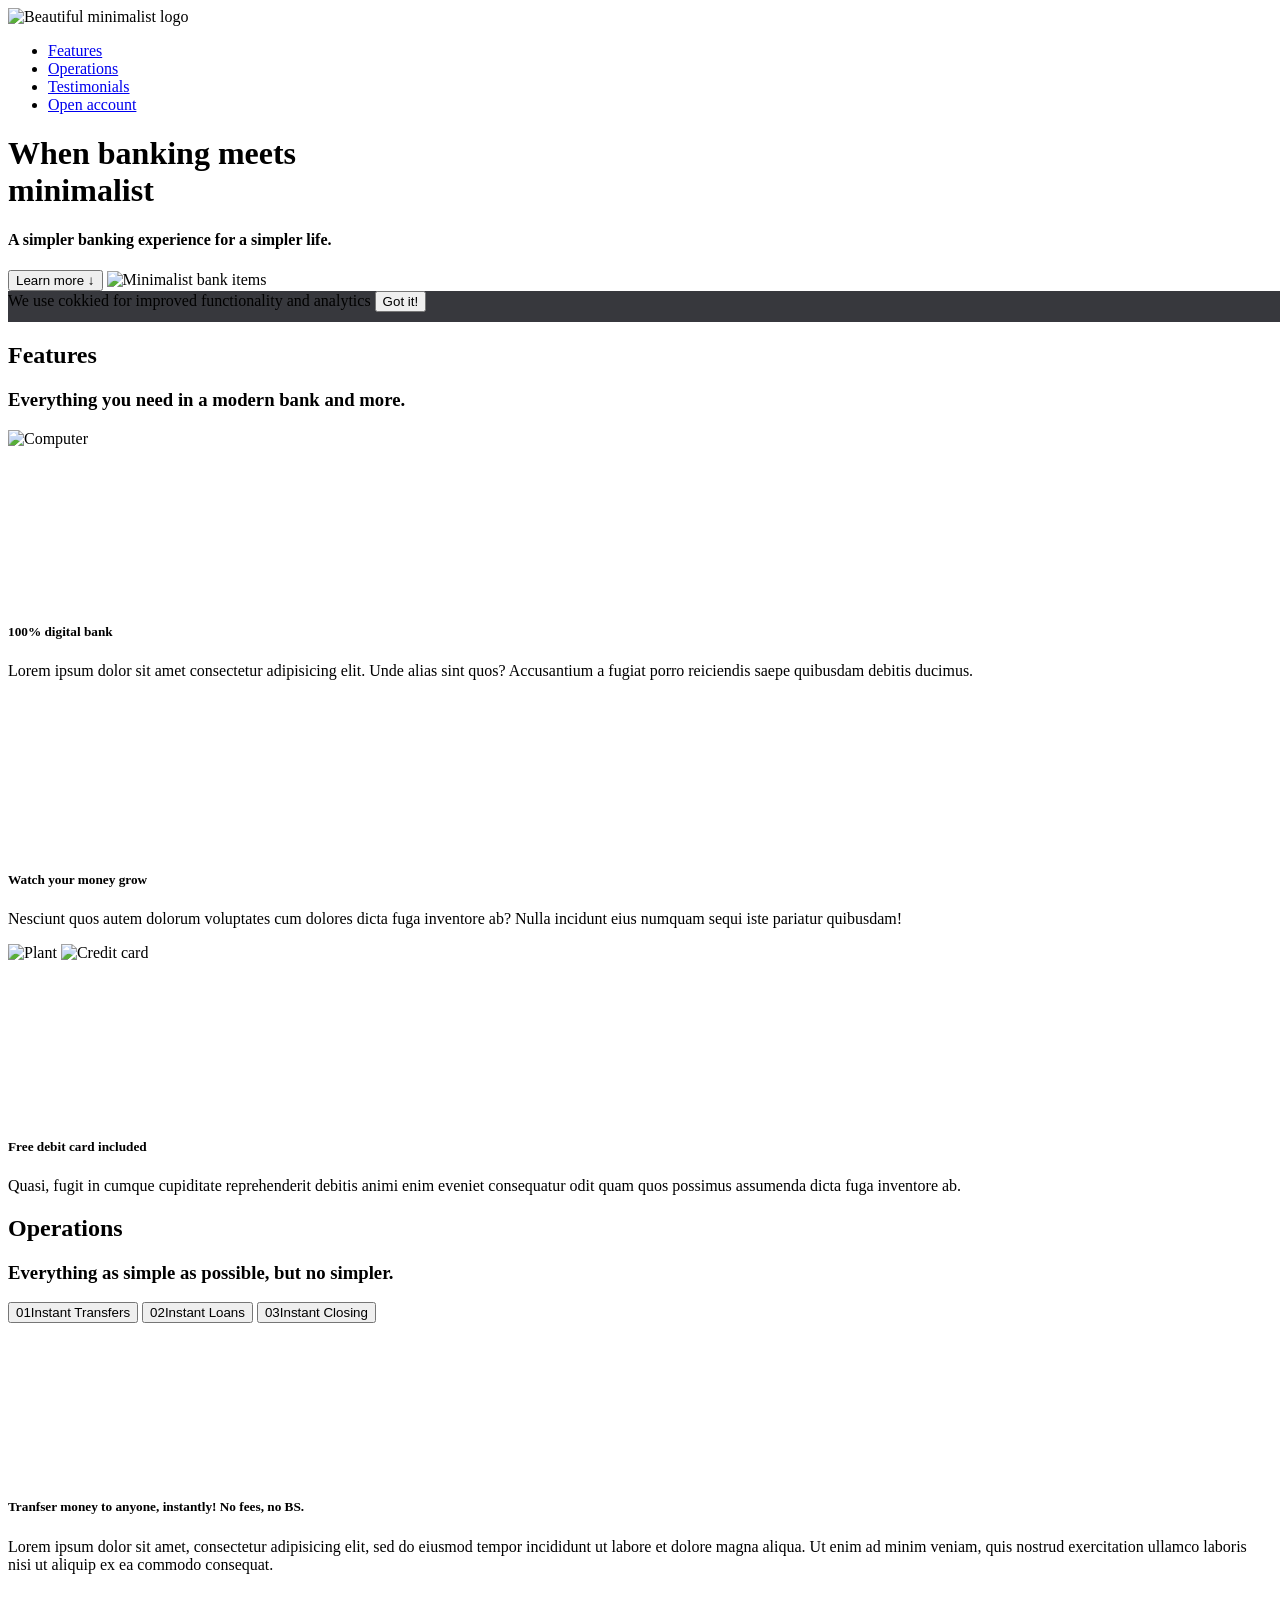
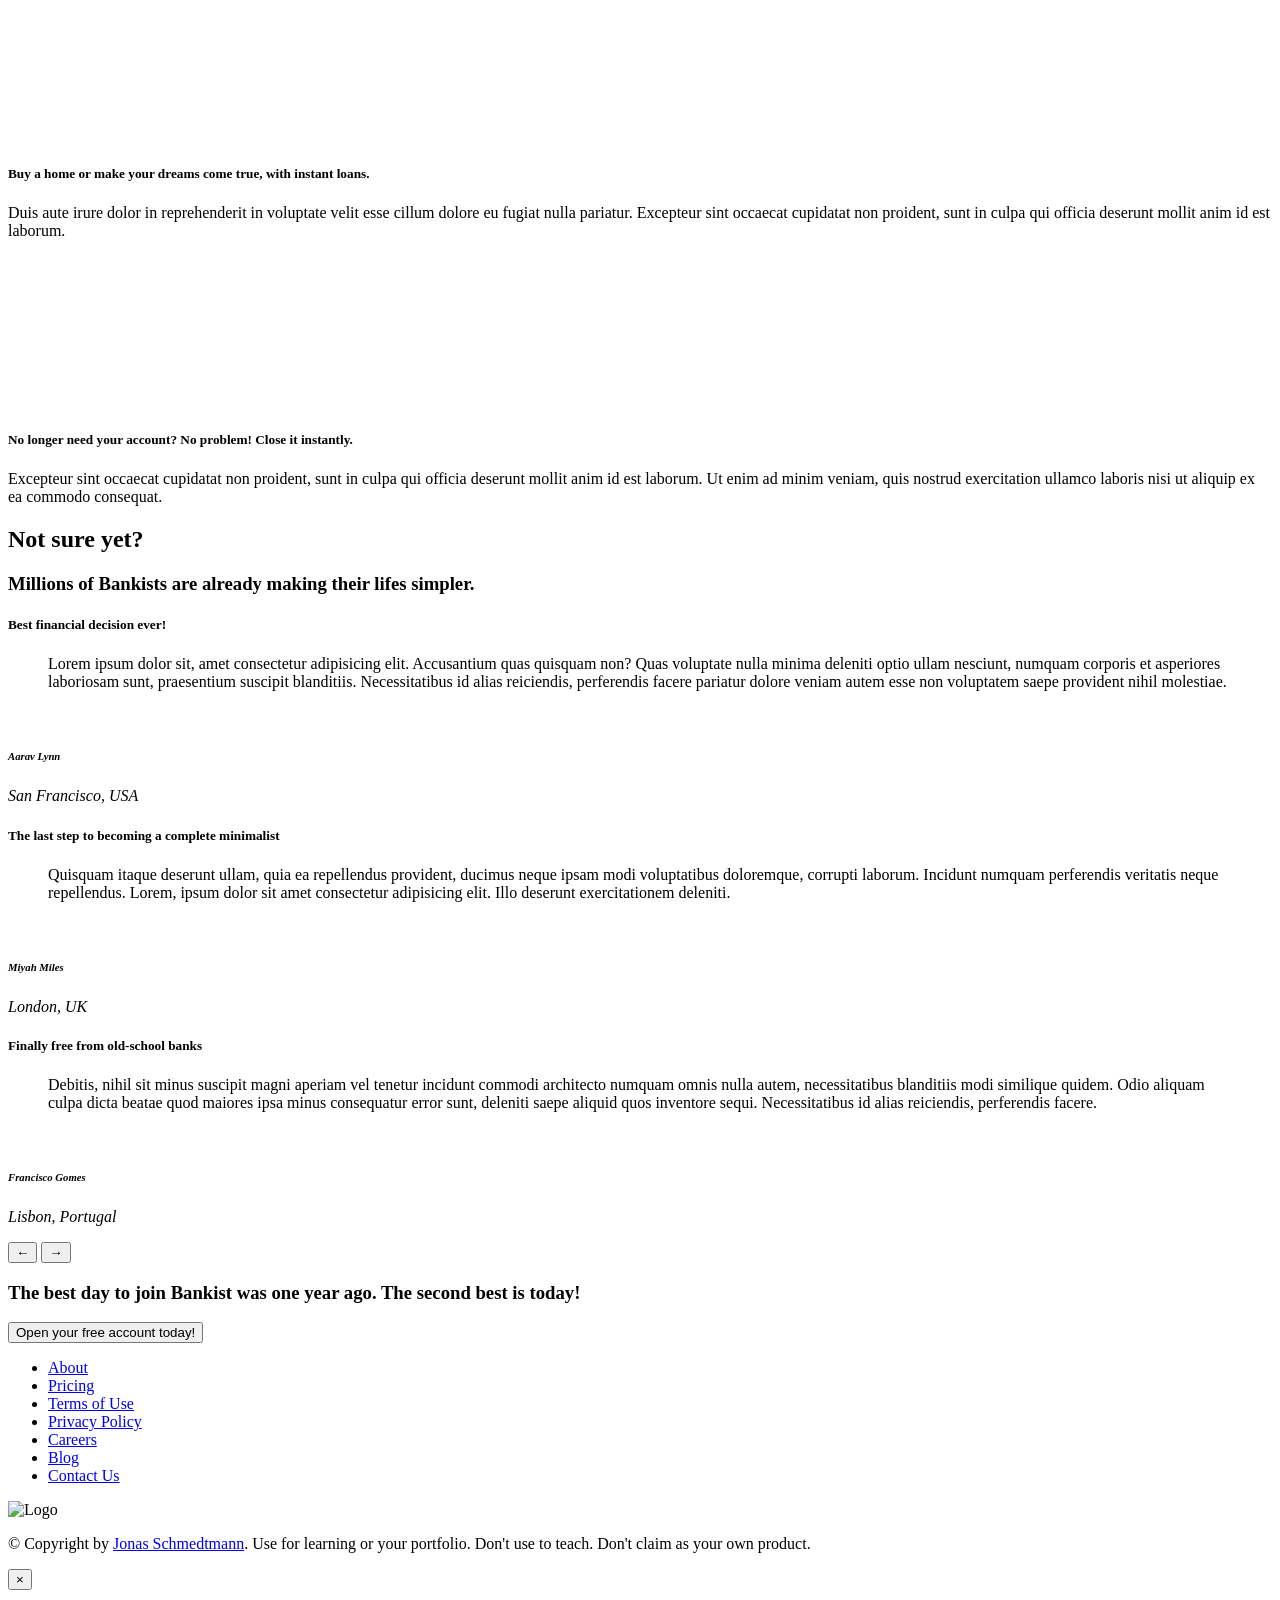
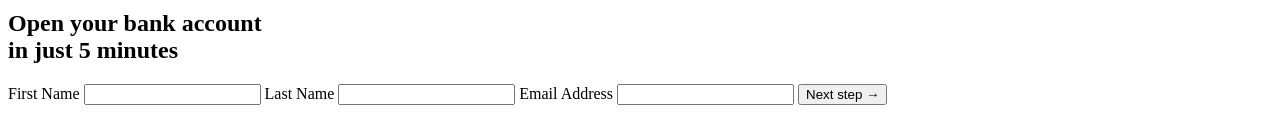
==== 13-Advanced-DOM-Bankist/starter/index.html @ 45277c59 "created a message element, made it readable/deletable/style-changeable" ====
<!DOCTYPE html>
<html lang="en">
  <head>
    <meta charset="UTF-8" />
    <meta name="viewport" content="width=device-width, initial-scale=1.0" />
    <meta http-equiv="X-UA-Compatible" content="ie=edge" />
    <link rel="shortcut icon" type="image/png" href="img/icon.png" />

    <link
      href="https://fonts.googleapis.com/css?family=Poppins:300,400,500,600&display=swap"
      rel="stylesheet"
    />
    <link rel="stylesheet" href="style.css" />
    <title>Bankist | When Banking meets Minimalist | JY</title>
  </head>
  <body>
    <header class="header">
      <nav class="nav">
        <img
          src="img/logo.png"
          alt="Bankist logo"
          class="nav__logo"
          id="logo"
          designer="JY"
          data-version-number="3.0"
        />
        <ul class="nav__links">
          <li class="nav__item">
            <a class="nav__link" href="#section--1">Features</a>
          </li>
          <li class="nav__item">
            <a class="nav__link" href="#section--2">Operations</a>
          </li>
          <li class="nav__item">
            <a class="nav__link" href="#section--3">Testimonials</a>
          </li>
          <li class="nav__item">
            <!-- // "#" tag makes the link jump to the top -->
            <a class="nav__link nav__link--btn btn--show-modal" href="#"
              >Open account</a
            >
          </li>
        </ul>
      </nav>

      <div class="header__title">
        <h1>
          When
          <!-- Green highlight effect -->
          <span class="highlight">banking</span>
          meets<br />
          <span class="highlight">minimalist</span>
        </h1>
        <h4>A simpler banking experience for a simpler life.</h4>
        <button class="btn--text btn--scroll-to">Learn more &DownArrow;</button>
        <img
          src="img/hero.png"
          class="header__img"
          alt="Minimalist bank items"
        />
      </div>
    </header>

    <section class="section" id="section--1">
      <div class="section__title">
        <h2 class="section__description">Features</h2>
        <h3 class="section__header">
          Everything you need in a modern bank and more.
        </h3>
      </div>

      <div class="features">
        <img
          src="img/digital-lazy.jpg"
          data-src="img/digital.jpg"
          alt="Computer"
          class="features__img lazy-img"
        />
        <div class="features__feature">
          <div class="features__icon">
            <svg>
              <use xlink:href="img/icons.svg#icon-monitor"></use>
            </svg>
          </div>
          <h5 class="features__header">100% digital bank</h5>
          <p>
            Lorem ipsum dolor sit amet consectetur adipisicing elit. Unde alias
            sint quos? Accusantium a fugiat porro reiciendis saepe quibusdam
            debitis ducimus.
          </p>
        </div>

        <div class="features__feature">
          <div class="features__icon">
            <svg>
              <use xlink:href="img/icons.svg#icon-trending-up"></use>
            </svg>
          </div>
          <h5 class="features__header">Watch your money grow</h5>
          <p>
            Nesciunt quos autem dolorum voluptates cum dolores dicta fuga
            inventore ab? Nulla incidunt eius numquam sequi iste pariatur
            quibusdam!
          </p>
        </div>
        <img
          src="img/grow-lazy.jpg"
          data-src="img/grow.jpg"
          alt="Plant"
          class="features__img lazy-img"
        />

        <img
          src="img/card-lazy.jpg"
          data-src="img/card.jpg"
          alt="Credit card"
          class="features__img lazy-img"
        />
        <div class="features__feature">
          <div class="features__icon">
            <svg>
              <use xlink:href="img/icons.svg#icon-credit-card"></use>
            </svg>
          </div>
          <h5 class="features__header">Free debit card included</h5>
          <p>
            Quasi, fugit in cumque cupiditate reprehenderit debitis animi enim
            eveniet consequatur odit quam quos possimus assumenda dicta fuga
            inventore ab.
          </p>
        </div>
      </div>
    </section>

    <section class="section" id="section--2">
      <div class="section__title">
        <h2 class="section__description">Operations</h2>
        <h3 class="section__header">
          Everything as simple as possible, but no simpler.
        </h3>
      </div>

      <div class="operations">
        <div class="operations__tab-container">
          <button
            class="
              btn
              operations__tab operations__tab--1 operations__tab--active
            "
            data-tab="1"
          >
            <span>01</span>Instant Transfers
          </button>
          <button class="btn operations__tab operations__tab--2" data-tab="2">
            <span>02</span>Instant Loans
          </button>
          <button class="btn operations__tab operations__tab--3" data-tab="3">
            <span>03</span>Instant Closing
          </button>
        </div>
        <div
          class="
            operations__content
            operations__content--1
            operations__content--active
          "
        >
          <div class="operations__icon operations__icon--1">
            <svg>
              <use xlink:href="img/icons.svg#icon-upload"></use>
            </svg>
          </div>
          <h5 class="operations__header">
            Tranfser money to anyone, instantly! No fees, no BS.
          </h5>
          <p>
            Lorem ipsum dolor sit amet, consectetur adipisicing elit, sed do
            eiusmod tempor incididunt ut labore et dolore magna aliqua. Ut enim
            ad minim veniam, quis nostrud exercitation ullamco laboris nisi ut
            aliquip ex ea commodo consequat.
          </p>
        </div>

        <div class="operations__content operations__content--2">
          <div class="operations__icon operations__icon--2">
            <svg>
              <use xlink:href="img/icons.svg#icon-home"></use>
            </svg>
          </div>
          <h5 class="operations__header">
            Buy a home or make your dreams come true, with instant loans.
          </h5>
          <p>
            Duis aute irure dolor in reprehenderit in voluptate velit esse
            cillum dolore eu fugiat nulla pariatur. Excepteur sint occaecat
            cupidatat non proident, sunt in culpa qui officia deserunt mollit
            anim id est laborum.
          </p>
        </div>
        <div class="operations__content operations__content--3">
          <div class="operations__icon operations__icon--3">
            <svg>
              <use xlink:href="img/icons.svg#icon-user-x"></use>
            </svg>
          </div>
          <h5 class="operations__header">
            No longer need your account? No problem! Close it instantly.
          </h5>
          <p>
            Excepteur sint occaecat cupidatat non proident, sunt in culpa qui
            officia deserunt mollit anim id est laborum. Ut enim ad minim
            veniam, quis nostrud exercitation ullamco laboris nisi ut aliquip ex
            ea commodo consequat.
          </p>
        </div>
      </div>
    </section>

    <section class="section" id="section--3">
      <div class="section__title section__title--testimonials">
        <h2 class="section__description">Not sure yet?</h2>
        <h3 class="section__header">
          Millions of Bankists are already making their lifes simpler.
        </h3>
      </div>

      <div class="slider">
        <div class="slide slide--1">
          <div class="testimonial">
            <h5 class="testimonial__header">Best financial decision ever!</h5>
            <blockquote class="testimonial__text">
              Lorem ipsum dolor sit, amet consectetur adipisicing elit.
              Accusantium quas quisquam non? Quas voluptate nulla minima
              deleniti optio ullam nesciunt, numquam corporis et asperiores
              laboriosam sunt, praesentium suscipit blanditiis. Necessitatibus
              id alias reiciendis, perferendis facere pariatur dolore veniam
              autem esse non voluptatem saepe provident nihil molestiae.
            </blockquote>
            <address class="testimonial__author">
              <img src="img/user-1.jpg" alt="" class="testimonial__photo" />
              <h6 class="testimonial__name">Aarav Lynn</h6>
              <p class="testimonial__location">San Francisco, USA</p>
            </address>
          </div>
        </div>

        <div class="slide slide--2">
          <div class="testimonial">
            <h5 class="testimonial__header">
              The last step to becoming a complete minimalist
            </h5>
            <blockquote class="testimonial__text">
              Quisquam itaque deserunt ullam, quia ea repellendus provident,
              ducimus neque ipsam modi voluptatibus doloremque, corrupti
              laborum. Incidunt numquam perferendis veritatis neque repellendus.
              Lorem, ipsum dolor sit amet consectetur adipisicing elit. Illo
              deserunt exercitationem deleniti.
            </blockquote>
            <address class="testimonial__author">
              <img src="img/user-2.jpg" alt="" class="testimonial__photo" />
              <h6 class="testimonial__name">Miyah Miles</h6>
              <p class="testimonial__location">London, UK</p>
            </address>
          </div>
        </div>

        <div class="slide slide--3">
          <div class="testimonial">
            <h5 class="testimonial__header">
              Finally free from old-school banks
            </h5>
            <blockquote class="testimonial__text">
              Debitis, nihil sit minus suscipit magni aperiam vel tenetur
              incidunt commodi architecto numquam omnis nulla autem,
              necessitatibus blanditiis modi similique quidem. Odio aliquam
              culpa dicta beatae quod maiores ipsa minus consequatur error sunt,
              deleniti saepe aliquid quos inventore sequi. Necessitatibus id
              alias reiciendis, perferendis facere.
            </blockquote>
            <address class="testimonial__author">
              <img src="img/user-3.jpg" alt="" class="testimonial__photo" />
              <h6 class="testimonial__name">Francisco Gomes</h6>
              <p class="testimonial__location">Lisbon, Portugal</p>
            </address>
          </div>
        </div>

        <!-- <div class="slide"><img src="img/img-1.jpg" alt="Photo 1" /></div>
        <div class="slide"><img src="img/img-2.jpg" alt="Photo 2" /></div>
        <div class="slide"><img src="img/img-3.jpg" alt="Photo 3" /></div>
        <div class="slide"><img src="img/img-4.jpg" alt="Photo 4" /></div> -->
        <button class="slider__btn slider__btn--left">&larr;</button>
        <button class="slider__btn slider__btn--right">&rarr;</button>
        <div class="dots"></div>
      </div>
    </section>

    <section class="section section--sign-up">
      <div class="section__title">
        <h3 class="section__header">
          The best day to join Bankist was one year ago. The second best is
          today!
        </h3>
      </div>
      <button class="btn btn--show-modal">Open your free account today!</button>
    </section>

    <footer class="footer">
      <ul class="footer__nav">
        <li class="footer__item">
          <a class="footer__link" href="#">About</a>
        </li>
        <li class="footer__item">
          <a class="footer__link" href="#">Pricing</a>
        </li>
        <li class="footer__item">
          <a class="footer__link" href="#">Terms of Use</a>
        </li>
        <li class="footer__item">
          <a class="footer__link" href="#">Privacy Policy</a>
        </li>
        <li class="footer__item">
          <a class="footer__link" href="#">Careers</a>
        </li>
        <li class="footer__item">
          <a class="footer__link" href="#">Blog</a>
        </li>
        <li class="footer__item">
          <a class="footer__link" href="#">Contact Us</a>
        </li>
      </ul>
      <img src="img/icon.png" alt="Logo" class="footer__logo" />
      <p class="footer__copyright">
        &copy; Copyright by
        <a
          class="footer__link twitter-link"
          target="_blank"
          href="https://twitter.com/jonasschmedtman"
          >Jonas Schmedtmann</a
        >. Use for learning or your portfolio. Don't use to teach. Don't claim
        as your own product.
      </p>
    </footer>

    <div class="modal hidden">
      <button class="btn--close-modal">&times;</button>
      <h2 class="modal__header">
        Open your bank account <br />
        in just <span class="highlight">5 minutes</span>
      </h2>
      <form class="modal__form">
        <label>First Name</label>
        <input type="text" />
        <label>Last Name</label>
        <input type="text" />
        <label>Email Address</label>
        <input type="email" />
        <button class="btn">Next step &rarr;</button>
      </form>
    </div>
    <div class="overlay hidden"></div>

    <script src="script.js"></script>
  </body>
</html>
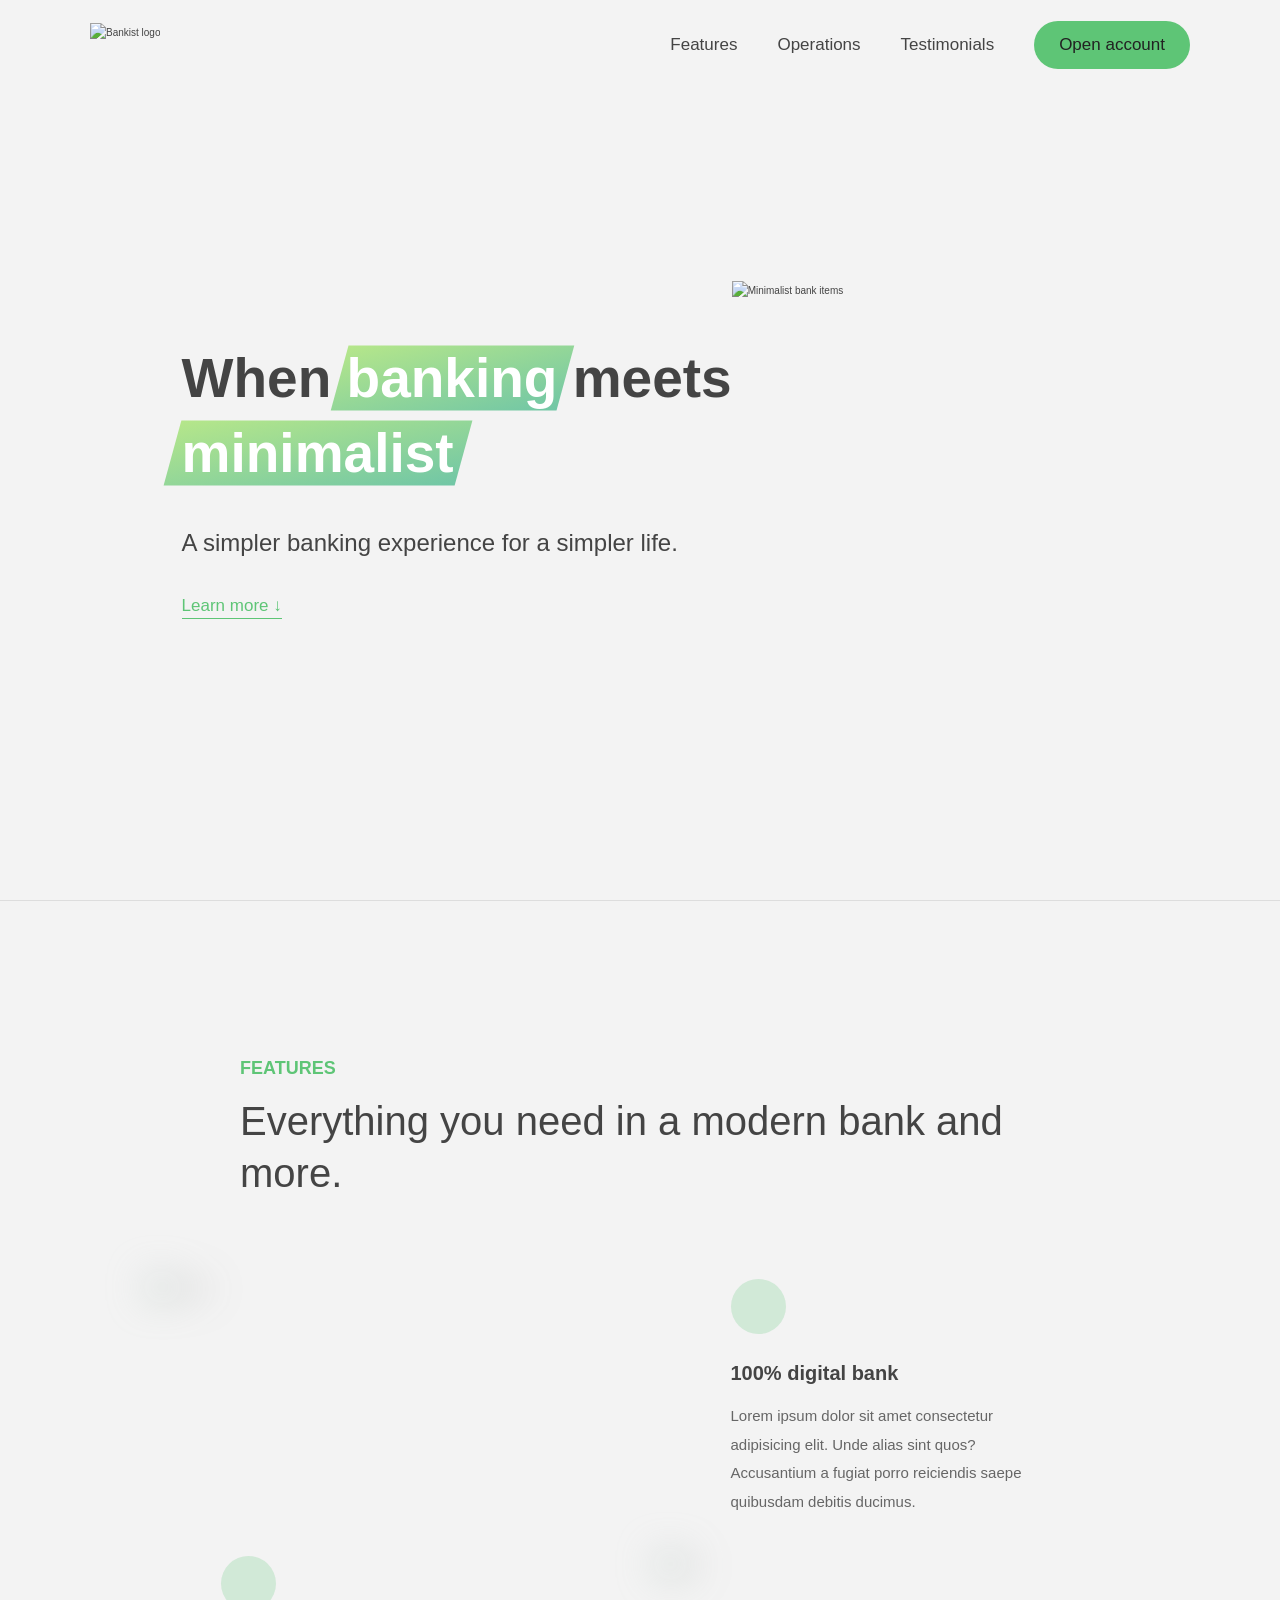
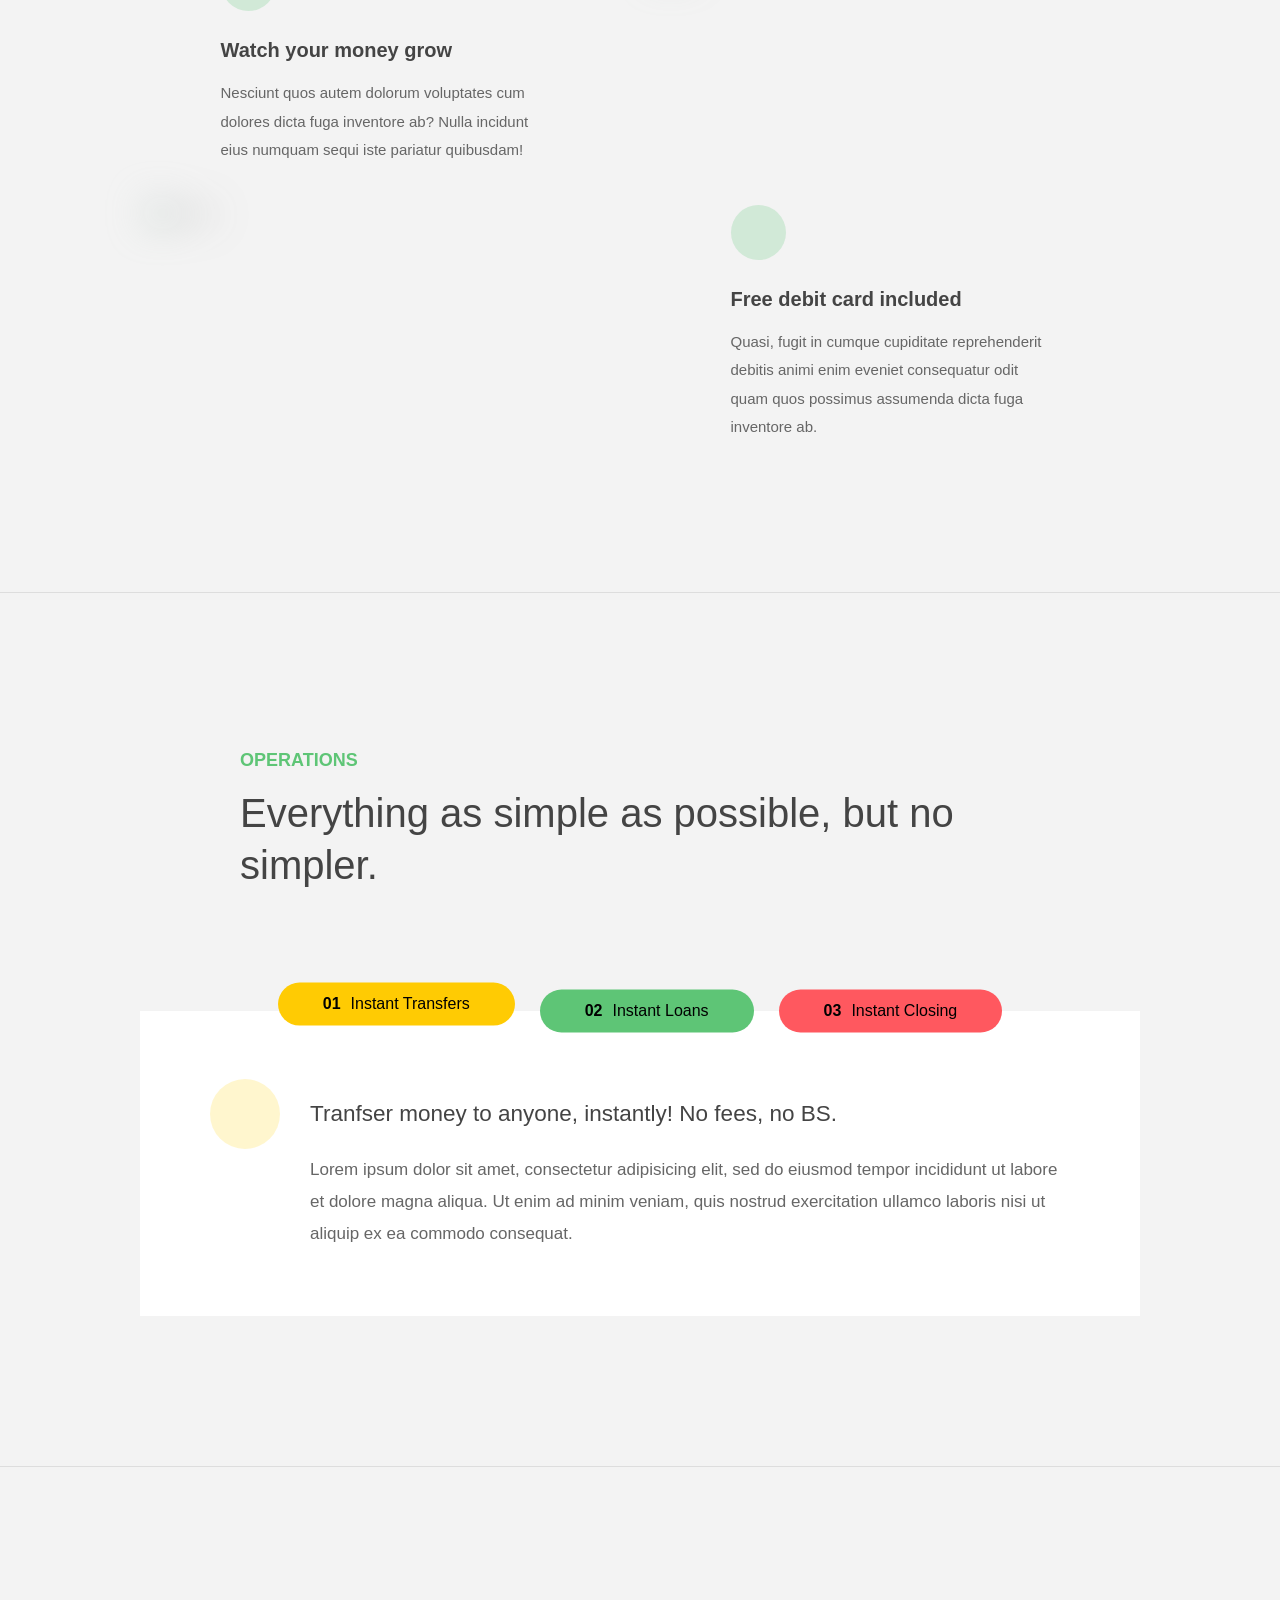
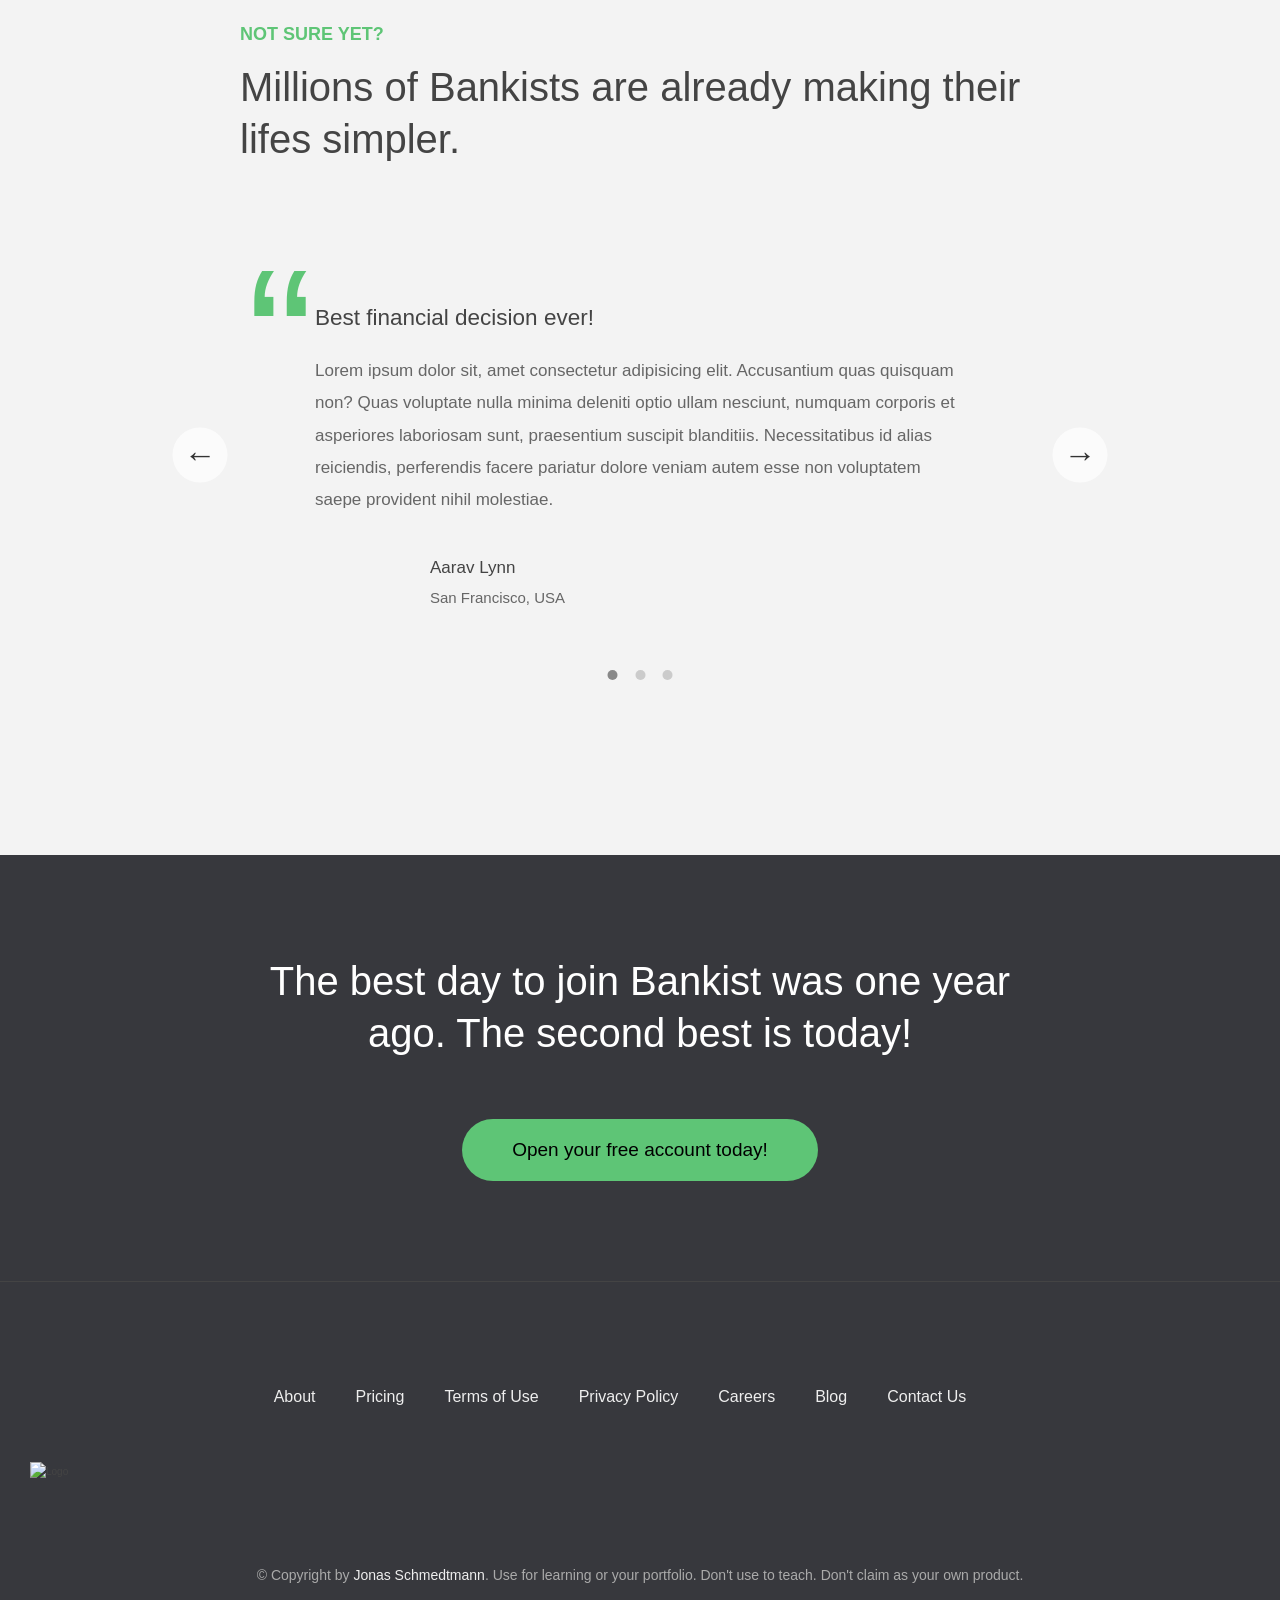
==== commit 9dcff2cd: "added DOM/Window related event" ====
--- a/13-Advanced-DOM-Bankist/starter/index.html
+++ b/13-Advanced-DOM-Bankist/starter/index.html
@@ -12,6 +12,8 @@
     />
     <link rel="stylesheet" href="style.css" />
     <title>Bankist | When Banking meets Minimalist | JY</title>
+
+    <script defer src="script.js"></script>
   </head>
   <body>
     <header class="header">
@@ -360,6 +362,6 @@
     </div>
     <div class="overlay hidden"></div>
 
-    <script src="script.js"></script>
+    <!-- <script src="script.js"></script> -->
   </body>
 </html>
--- a/13-Advanced-DOM-Bankist/starter/style.css
+++ b/13-Advanced-DOM-Bankist/starter/style.css
@@ -0,0 +1,674 @@
+/* The page is NOT responsive. You can implement responsiveness yourself if you wanna have some fun 😃 */
+
+:root {
+  --color-primary: #5ec576;
+  --color-secondary: #ffcb03;
+  --color-tertiary: #ff585f;
+  --color-primary-darker: #4bbb7d;
+  --color-secondary-darker: #ffbb00;
+  --color-tertiary-darker: #fd424b;
+  --color-primary-opacity: #5ec5763a;
+  --color-secondary-opacity: #ffcd0331;
+  --color-tertiary-opacity: #ff58602d;
+  --gradient-primary: linear-gradient(to top left, #39b385, #9be15d);
+  --gradient-secondary: linear-gradient(to top left, #ffb003, #ffcb03);
+}
+
+* {
+  margin: 0;
+  padding: 0;
+  box-sizing: inherit;
+}
+
+html {
+  font-size: 62.5%;
+  box-sizing: border-box;
+}
+
+body {
+  font-family: 'Poppins', sans-serif;
+  font-weight: 300;
+  color: #444;
+  line-height: 1.9;
+  background-color: #f3f3f3;
+}
+
+/* GENERAL ELEMENTS */
+.section {
+  padding: 15rem 3rem;
+  border-top: 1px solid #ddd;
+
+  transition: transform 1s, opacity 1s;
+}
+
+.section--hidden {
+  opacity: 0;
+  transform: translateY(8rem);
+}
+
+.section__title {
+  max-width: 80rem;
+  margin: 0 auto 8rem auto;
+}
+
+.section__description {
+  font-size: 1.8rem;
+  font-weight: 600;
+  text-transform: uppercase;
+  color: var(--color-primary);
+  margin-bottom: 1rem;
+}
+
+.section__header {
+  font-size: 4rem;
+  line-height: 1.3;
+  font-weight: 500;
+}
+
+.btn {
+  display: inline-block;
+  background-color: var(--color-primary);
+  font-size: 1.6rem;
+  font-family: inherit;
+  font-weight: 500;
+  border: none;
+  padding: 1.25rem 4.5rem;
+  border-radius: 10rem;
+  cursor: pointer;
+  transition: all 0.3s;
+}
+
+.btn:hover {
+  background-color: var(--color-primary-darker);
+}
+
+.btn--text {
+  display: inline-block;
+  background: none;
+  font-size: 1.7rem;
+  font-family: inherit;
+  font-weight: 500;
+  color: var(--color-primary);
+  border: none;
+  border-bottom: 1px solid currentColor;
+  padding-bottom: 2px;
+  cursor: pointer;
+  transition: all 0.3s;
+}
+
+p {
+  color: #666;
+}
+
+/* This is BAD for accessibility! Don't do in the real world! */
+button:focus {
+  outline: none;
+}
+
+img {
+  transition: filter 0.5s;
+}
+
+.lazy-img {
+  filter: blur(20px);
+}
+
+/* NAVIGATION */
+.nav {
+  display: flex;
+  justify-content: space-between;
+  align-items: center;
+  height: 9rem;
+  width: 100%;
+  padding: 0 6rem;
+  z-index: 100;
+}
+
+/* nav and stickly class at the same time */
+.nav.sticky {
+  position: fixed;
+  background-color: rgba(255, 255, 255, 0.95);
+}
+
+.nav__logo {
+  height: 4.5rem;
+  transition: all 0.3s;
+}
+
+.nav__links {
+  display: flex;
+  align-items: center;
+  list-style: none;
+}
+
+.nav__item {
+  margin-left: 4rem;
+}
+
+.nav__link:link,
+.nav__link:visited {
+  font-size: 1.7rem;
+  font-weight: 400;
+  color: inherit;
+  text-decoration: none;
+  display: block;
+  transition: all 0.3s;
+}
+
+.nav__link--btn:link,
+.nav__link--btn:visited {
+  padding: 0.8rem 2.5rem;
+  border-radius: 3rem;
+  background-color: var(--color-primary);
+  color: #222;
+}
+
+.nav__link--btn:hover,
+.nav__link--btn:active {
+  color: inherit;
+  background-color: var(--color-primary-darker);
+  color: #333;
+}
+
+/* HEADER */
+.header {
+  padding: 0 3rem;
+  height: 100vh;
+  display: flex;
+  flex-direction: column;
+  align-items: center;
+}
+
+.header__title {
+  flex: 1;
+
+  max-width: 115rem;
+  display: grid;
+  grid-template-columns: 3fr 2fr;
+  row-gap: 3rem;
+  align-content: center;
+  justify-content: center;
+
+  align-items: start;
+  justify-items: start;
+}
+
+h1 {
+  font-size: 5.5rem;
+  line-height: 1.35;
+}
+
+h4 {
+  font-size: 2.4rem;
+  font-weight: 500;
+}
+
+.header__img {
+  width: 100%;
+  grid-column: 2 / 3;
+  grid-row: 1 / span 4;
+  transform: translateY(-6rem);
+}
+
+.highlight {
+  position: relative;
+}
+
+.highlight::after {
+  display: block;
+  content: '';
+  position: absolute;
+  bottom: 0;
+  left: 0;
+  height: 100%;
+  width: 100%;
+  z-index: -1;
+  opacity: 0.7;
+  transform: scale(1.07, 1.05) skewX(-15deg);
+  background-image: var(--gradient-primary);
+}
+
+/* FEATURES */
+.features {
+  display: grid;
+  grid-template-columns: 1fr 1fr;
+  gap: 4rem;
+  margin: 0 12rem;
+}
+
+.features__img {
+  width: 100%;
+}
+
+.features__feature {
+  align-self: center;
+  justify-self: center;
+  width: 70%;
+  font-size: 1.5rem;
+}
+
+.features__icon {
+  display: flex;
+  align-items: center;
+  justify-content: center;
+  background-color: var(--color-primary-opacity);
+  height: 5.5rem;
+  width: 5.5rem;
+  border-radius: 50%;
+  margin-bottom: 2rem;
+}
+
+.features__icon svg {
+  height: 2.5rem;
+  width: 2.5rem;
+  fill: var(--color-primary);
+}
+
+.features__header {
+  font-size: 2rem;
+  margin-bottom: 1rem;
+}
+
+/* OPERATIONS */
+.operations {
+  max-width: 100rem;
+  margin: 12rem auto 0 auto;
+
+  background-color: #fff;
+}
+
+.operations__tab-container {
+  display: flex;
+  justify-content: center;
+}
+
+.operations__tab {
+  margin-right: 2.5rem;
+  transform: translateY(-50%);
+}
+
+.operations__tab span {
+  margin-right: 1rem;
+  font-weight: 600;
+  display: inline-block;
+}
+
+.operations__tab--1 {
+  background-color: var(--color-secondary);
+}
+
+.operations__tab--1:hover {
+  background-color: var(--color-secondary-darker);
+}
+
+.operations__tab--3 {
+  background-color: var(--color-tertiary);
+  margin: 0;
+}
+
+.operations__tab--3:hover {
+  background-color: var(--color-tertiary-darker);
+}
+
+.operations__tab--active {
+  transform: translateY(-66%);
+}
+
+.operations__content {
+  display: none;
+
+  /* JUST PRESENTATIONAL */
+  font-size: 1.7rem;
+  padding: 2.5rem 7rem 6.5rem 7rem;
+}
+
+.operations__content--active {
+  display: grid;
+  grid-template-columns: 7rem 1fr;
+  column-gap: 3rem;
+  row-gap: 0.5rem;
+}
+
+.operations__header {
+  font-size: 2.25rem;
+  font-weight: 500;
+  align-self: center;
+}
+
+.operations__icon {
+  display: flex;
+  align-items: center;
+  justify-content: center;
+  height: 7rem;
+  width: 7rem;
+  border-radius: 50%;
+}
+
+.operations__icon svg {
+  height: 2.75rem;
+  width: 2.75rem;
+}
+
+.operations__content p {
+  grid-column: 2;
+}
+
+.operations__icon--1 {
+  background-color: var(--color-secondary-opacity);
+}
+.operations__icon--2 {
+  background-color: var(--color-primary-opacity);
+}
+.operations__icon--3 {
+  background-color: var(--color-tertiary-opacity);
+}
+.operations__icon--1 svg {
+  fill: var(--color-secondary-darker);
+}
+.operations__icon--2 svg {
+  fill: var(--color-primary);
+}
+.operations__icon--3 svg {
+  fill: var(--color-tertiary);
+}
+
+/* SLIDER */
+.slider {
+  max-width: 100rem;
+  height: 50rem;
+  margin: 0 auto;
+  position: relative;
+
+  /* IN THE END */
+  overflow: hidden;
+}
+
+.slide {
+  position: absolute;
+  top: 0;
+  width: 100%;
+  height: 50rem;
+
+  display: flex;
+  align-items: center;
+  justify-content: center;
+
+  /* THIS creates the animation! */
+  transition: transform 1s;
+}
+
+.slide > img {
+  /* Only for images that have different size than slide */
+  width: 100%;
+  height: 100%;
+  object-fit: cover;
+}
+
+.slider__btn {
+  position: absolute;
+  top: 50%;
+  z-index: 10;
+
+  border: none;
+  background: rgba(255, 255, 255, 0.7);
+  font-family: inherit;
+  color: #333;
+  border-radius: 50%;
+  height: 5.5rem;
+  width: 5.5rem;
+  font-size: 3.25rem;
+  cursor: pointer;
+}
+
+.slider__btn--left {
+  left: 6%;
+  transform: translate(-50%, -50%);
+}
+
+.slider__btn--right {
+  right: 6%;
+  transform: translate(50%, -50%);
+}
+
+.dots {
+  position: absolute;
+  bottom: 5%;
+  left: 50%;
+  transform: translateX(-50%);
+  display: flex;
+}
+
+.dots__dot {
+  border: none;
+  background-color: #b9b9b9;
+  opacity: 0.7;
+  height: 1rem;
+  width: 1rem;
+  border-radius: 50%;
+  margin-right: 1.75rem;
+  cursor: pointer;
+  transition: all 0.5s;
+
+  /* Only necessary when overlying images */
+  /* box-shadow: 0 0.6rem 1.5rem rgba(0, 0, 0, 0.7); */
+}
+
+.dots__dot:last-child {
+  margin: 0;
+}
+
+.dots__dot--active {
+  /* background-color: #fff; */
+  background-color: #888;
+  opacity: 1;
+}
+
+/* TESTIMONIALS */
+.testimonial {
+  width: 65%;
+  position: relative;
+}
+
+.testimonial::before {
+  content: '\201C';
+  position: absolute;
+  top: -5.7rem;
+  left: -6.8rem;
+  line-height: 1;
+  font-size: 20rem;
+  font-family: inherit;
+  color: var(--color-primary);
+  z-index: -1;
+}
+
+.testimonial__header {
+  font-size: 2.25rem;
+  font-weight: 500;
+  margin-bottom: 1.5rem;
+}
+
+.testimonial__text {
+  font-size: 1.7rem;
+  margin-bottom: 3.5rem;
+  color: #666;
+}
+
+.testimonial__author {
+  margin-left: 3rem;
+  font-style: normal;
+
+  display: grid;
+  grid-template-columns: 6.5rem 1fr;
+  column-gap: 2rem;
+}
+
+.testimonial__photo {
+  grid-row: 1 / span 2;
+  width: 6.5rem;
+  border-radius: 50%;
+}
+
+.testimonial__name {
+  font-size: 1.7rem;
+  font-weight: 500;
+  align-self: end;
+  margin: 0;
+}
+
+.testimonial__location {
+  font-size: 1.5rem;
+}
+
+.section__title--testimonials {
+  margin-bottom: 4rem;
+}
+
+/* SIGNUP */
+.section--sign-up {
+  background-color: #37383d;
+  border-top: none;
+  border-bottom: 1px solid #444;
+  text-align: center;
+  padding: 10rem 3rem;
+}
+
+.section--sign-up .section__header {
+  color: #fff;
+  text-align: center;
+}
+
+.section--sign-up .section__title {
+  margin-bottom: 6rem;
+}
+
+.section--sign-up .btn {
+  font-size: 1.9rem;
+  padding: 2rem 5rem;
+}
+
+/* FOOTER */
+.footer {
+  padding: 10rem 3rem;
+  background-color: #37383d;
+}
+
+.footer__nav {
+  list-style: none;
+  display: flex;
+  justify-content: center;
+  margin-bottom: 5rem;
+}
+
+.footer__item {
+  margin-right: 4rem;
+}
+
+.footer__link {
+  font-size: 1.6rem;
+  color: #eee;
+  text-decoration: none;
+}
+
+.footer__logo {
+  height: 5rem;
+  display: block;
+  margin: 0 auto;
+  margin-bottom: 5rem;
+}
+
+.footer__copyright {
+  font-size: 1.4rem;
+  color: #aaa;
+  text-align: center;
+}
+
+.footer__copyright .footer__link {
+  font-size: 1.4rem;
+}
+
+/* MODAL WINDOW */
+.modal {
+  position: fixed;
+  top: 50%;
+  left: 50%;
+  transform: translate(-50%, -50%);
+  max-width: 60rem;
+  background-color: #f3f3f3;
+  padding: 5rem 6rem;
+  box-shadow: 0 4rem 6rem rgba(0, 0, 0, 0.3);
+  z-index: 1000;
+  transition: all 0.5s;
+}
+
+.overlay {
+  position: fixed;
+  top: 0;
+  left: 0;
+  width: 100%;
+  height: 100%;
+  background-color: rgba(0, 0, 0, 0.5);
+  backdrop-filter: blur(4px);
+  z-index: 100;
+  transition: all 0.5s;
+}
+
+.modal__header {
+  font-size: 3.25rem;
+  margin-bottom: 4.5rem;
+  line-height: 1.5;
+}
+
+.modal__form {
+  margin: 0 3rem;
+  display: grid;
+  grid-template-columns: 1fr 2fr;
+  align-items: center;
+  gap: 2.5rem;
+}
+
+.modal__form label {
+  font-size: 1.7rem;
+  font-weight: 500;
+}
+
+.modal__form input {
+  font-size: 1.7rem;
+  padding: 1rem 1.5rem;
+  border: 1px solid #ddd;
+  border-radius: 0.5rem;
+}
+
+.modal__form button {
+  grid-column: 1 / span 2;
+  justify-self: center;
+  margin-top: 1rem;
+}
+
+.btn--close-modal {
+  font-family: inherit;
+  color: inherit;
+  position: absolute;
+  top: 0.5rem;
+  right: 2rem;
+  font-size: 4rem;
+  cursor: pointer;
+  border: none;
+  background: none;
+}
+
+.hidden {
+  visibility: hidden;
+  opacity: 0;
+}
+
+/* COOKIE MESSAGE */
+.cookie-message {
+  display: flex;
+  align-items: center;
+  justify-content: space-evenly;
+  width: 100%;
+  background-color: white;
+  color: #bbb;
+  font-size: 1.5rem;
+  font-weight: 400;
+}
